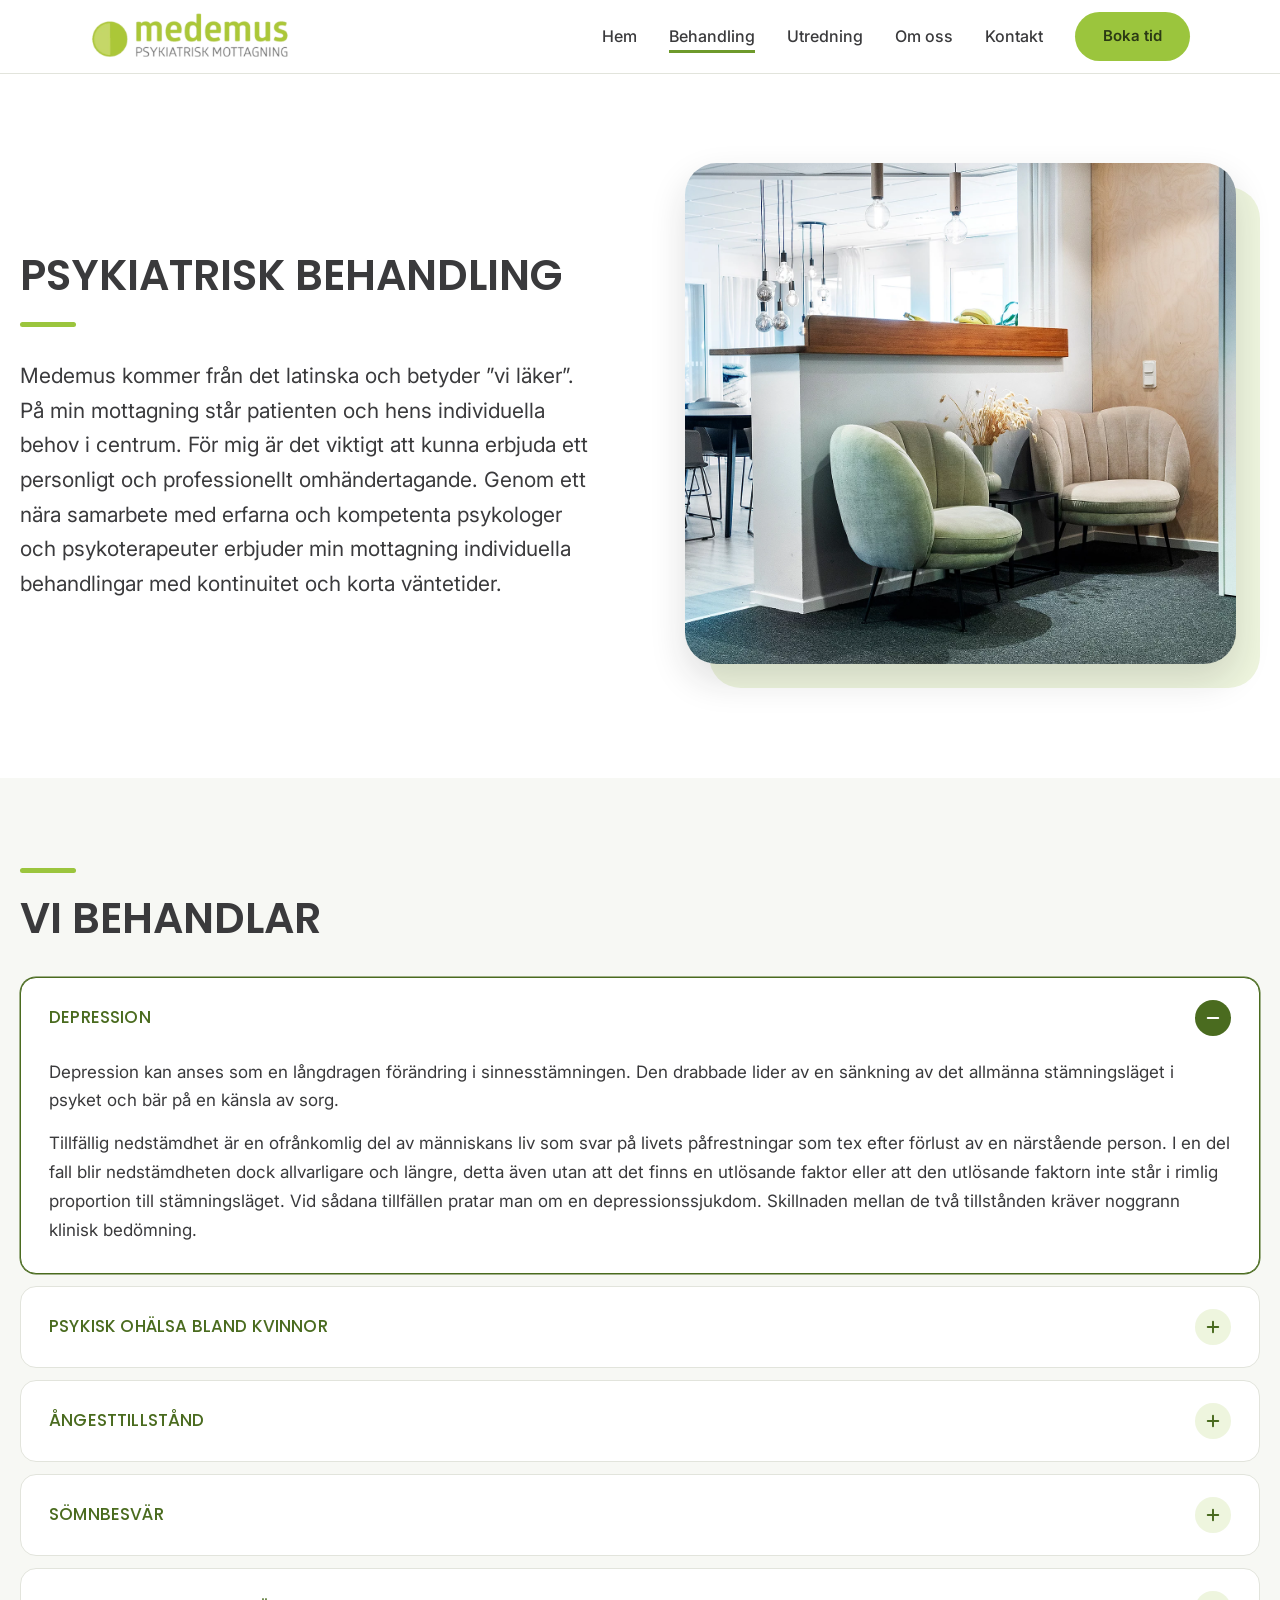
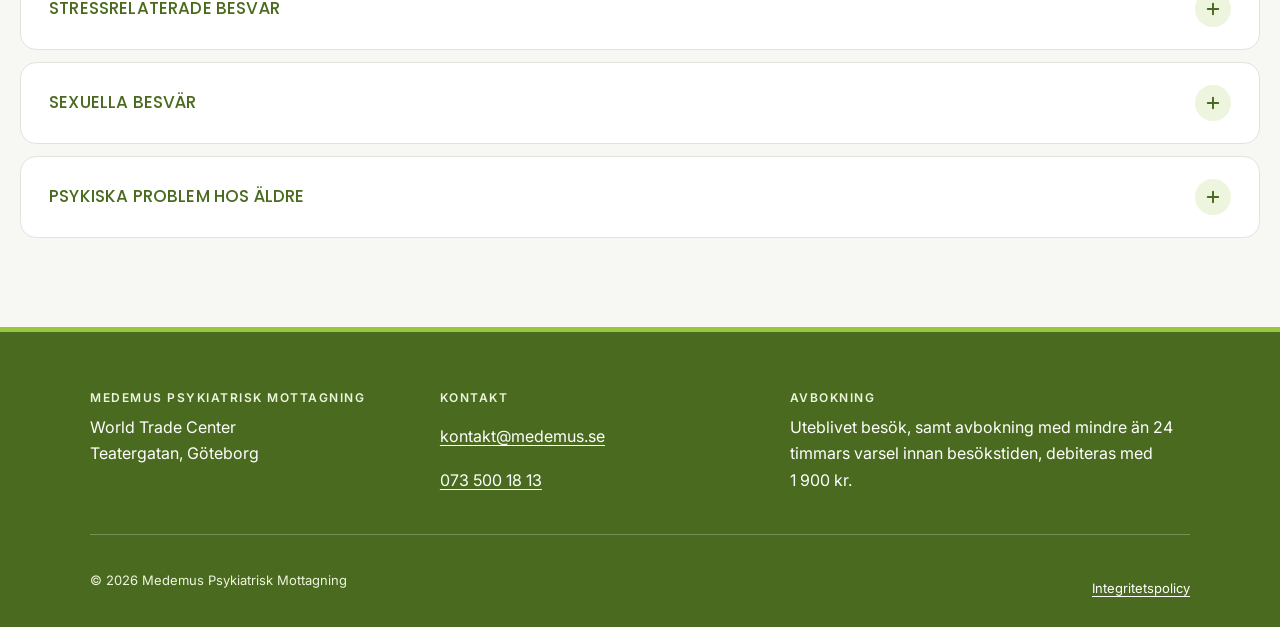
==== pages/behandling.html @ da2b0c32 "Medemus hemsida, variant 2 Co-Authored-By: Claude Sonnet 5.5 <noreply@anthropic.com>" ====
<!DOCTYPE html>
<html lang="sv">
<head>
  <meta charset="UTF-8">
  <meta name="viewport" content="width=device-width, initial-scale=1">
  <title>Behandling – Medemus Psykiatrisk Mottagning</title>
  <meta name="description" content="Vi behandlar bland annat depression, ångest, sömnbesvär, stressrelaterade besvär, sexuella besvär samt psykisk ohälsa bland kvinnor och äldre.">

  <link rel="preconnect" href="https://fonts.googleapis.com">
  <link rel="preconnect" href="https://fonts.gstatic.com" crossorigin>
  <link href="https://fonts.googleapis.com/css2?family=Poppins:wght@400;500;600;700&family=Inter:wght@400;500;600;700&display=swap" rel="stylesheet">

  <link rel="stylesheet" href="../css/reset.css">
  <link rel="stylesheet" href="../css/variables.css">
  <link rel="stylesheet" href="../css/base.css">
  <link rel="stylesheet" href="../css/components.css">
  <link rel="stylesheet" href="../css/site.css?v=1">
  <link rel="stylesheet" href="../css/variant.css?v=2">
</head>
<body>

  <a class="skip-link" href="#content">Hoppa till innehållet</a>

  <header class="v2-header is-cta-visible" data-cta="always">
    <div class="container v2-header__inner">
      <a href="../index.html" class="v2-logo" aria-label="Medemus psykiatrisk mottagning – startsida">
        <img src="../assets/images/medemus-logo.webp" alt="Medemus Psykiatrisk Mottagning">
      </a>
      <nav class="v2-nav" id="nav" aria-label="Huvudmeny">
        <a href="../index.html" class="v2-nav__link">Hem</a>
        <a href="behandling.html" class="v2-nav__link" aria-current="page">Behandling</a>
        <a href="utredning.html" class="v2-nav__link">Utredning</a>
        <a href="om-oss.html" class="v2-nav__link">Om oss</a>
        <a href="kontakt.html" class="v2-nav__link">Kontakt</a>
        <a href="boka-tid.html" class="btn btn--primary v2-nav__cta">Boka tid</a>
      </nav>
      <a href="boka-tid.html" class="btn btn--primary v2-header__cta">Boka tid</a>
      <button class="nav-toggle" aria-expanded="false" aria-controls="nav" aria-label="Meny"><span class="nav-toggle__bars" aria-hidden="true"><span></span><span></span><span></span></span></button>
    </div>
  </header>

  <main id="content">

    <section class="pg-section" aria-labelledby="behandling-rubrik">
      <div class="pg-wrap pg-row">
        <div class="pg-text">
          <h1 class="pg-title" id="behandling-rubrik">Psykiatrisk behandling</h1>
          <p class="pg-lead">Medemus kommer från det latinska och betyder ”vi läker”. På min mottagning står patienten och hens individuella behov i centrum. För mig är det viktigt att kunna erbjuda ett personligt och professionellt omhändertagande. Genom ett nära samarbete med erfarna och kompetenta psykologer och psykoterapeuter erbjuder min mottagning individuella behandlingar med kontinuitet och korta väntetider.</p>
        </div>
        <figure class="photo-frame photo-frame--wide"><img src="../assets/images/vi-behandlar-room.webp" alt="Väntrum med fåtöljer på mottagningen" loading="lazy"></figure>
      </div>
    </section>

    <section class="pg-section pg-section--alt" aria-labelledby="besvar-rubrik">
      <div class="pg-wrap">
        <h2 class="pg-title pg-title--above" id="besvar-rubrik">Vi behandlar</h2>
        <div class="acc-stack">
          <details class="acc" open><summary>Depression</summary><div class="acc__body"><p>Depression kan anses som en långdragen förändring i sinnesstämningen. Den drabbade lider av en sänkning av det allmänna stämningsläget i psyket och bär på en känsla av sorg.</p><p>Tillfällig nedstämdhet är en ofrånkomlig del av människans liv som svar på livets påfrestningar som tex efter förlust av en närstående person. I en del fall blir nedstämdheten dock allvarligare och längre, detta även utan att det finns en utlösande faktor eller att den utlösande faktorn inte står i rimlig proportion till stämningsläget. Vid sådana tillfällen pratar man om en depressionssjukdom. Skillnaden mellan de två tillstånden kräver noggrann klinisk bedömning.</p></div></details>
          <details class="acc"><summary>Psykisk ohälsa bland kvinnor</summary><div class="acc__body"><p>Allt fler kvinnor drabbas av psykisk ohälsa. De vanligaste besvären är depression, ångest, sömnbesvär och utmattningssymtom.</p></div></details>
          <details class="acc"><summary>Ångesttillstånd</summary><div class="acc__body"><p>Ångest är ett sinnestillstånd som karakteriseras av stark rädsla, nervositet eller oro, vare sig det är situationsbetingat eller inte, men som inte beror på ett faktiskt hot eller en överhängande fara.</p></div></details>
          <details class="acc"><summary>Sömnbesvär</summary><div class="acc__body"><p>Sömnstörningar är problem som är relaterade till sömnen, till exempel sömnlöshet, sömnapné, mardrömmar, mm. Sömnstörningar är ett symtom som kan ha organiska eller psykiska orsaker och skall utvärderas.</p></div></details>
          <details class="acc"><summary>Stressrelaterade besvär</summary><div class="acc__body"><p>Stress är de fysiologisk-hormonella anpassningsreaktioner i kroppens organsystem som utlöses av fysiska och mentala påfrestningar. Stress kan definieras som mental överansträngning.</p></div></details>
          <details class="acc"><summary>Sexuella besvär</summary><div class="acc__body"><p>Sexuella problem har ofta psykiska orsaker. T.ex. är bristande lust ett vanligt symtom vid depression.</p></div></details>
          <details class="acc"><summary>Psykiska problem hos äldre</summary><div class="acc__body"><p>Psykisk ohälsa är en av våra största folksjukdomar. Idag lider många äldre personer av psykisk ohälsa. De vanligaste sjukdomar är depression och ångestsjukdomar.</p></div></details>
          
        </div>
      </div>
    </section>

  </main>

  <footer class="v2-footer">
    <div class="container">
      <div class="v2-footer__grid">
        <div>
          <h2 class="v2-footer__title">Medemus Psykiatrisk Mottagning</h2>
          <address class="v2-footer__text">World Trade Center<br>Teatergatan, Göteborg</address>
        </div>
        <div>
          <h2 class="v2-footer__title">Kontakt</h2>
          <p class="v2-footer__text"><a href="mailto:kontakt@medemus.se">kontakt@medemus.se</a></p>
          <p class="v2-footer__text"><a href="tel:0735001813">073 500 18 13</a></p>
        </div>
        <div>
          <h2 class="v2-footer__title">Avbokning</h2>
          <p class="v2-footer__text">Uteblivet besök, samt avbokning med mindre än 24 timmars varsel innan besökstiden, debiteras med 1&nbsp;900&nbsp;kr.</p>
        </div>
      </div>
      <div class="v2-footer__bottom">
        <p>&copy; <span id="year"></span> Medemus Psykiatrisk Mottagning</p>
        <p><a href="integritetspolicy.html">Integritetspolicy</a></p>
      </div>
    </div>
  </footer>

  <script src="../js/main.js?v=1"></script>
</body>
</html>
---- css/variables.css ----
/* ==========================================================================
   Designvariabler — Medemus designsystem
   Källan till sanning för färger, typsnitt och avstånd.
   Ändra här så uppdateras hela sidan. Alla textfärger nedan är kontrollerade
   mot WCAG 2.1 AA (se referens/dokument/designsystem.html för kontrastmatris).
   ========================================================================== */
:root {
  /* ---- Grundfärger (från logotypen) ---- */
  --color-green-primary: #9bc53d; /* Logotyp, ljus halva. ENDAST som yta — ej som liten text på vitt */
  --color-green-dark:    #6e9a2b; /* Logotyp, mörk halva. ENDAST som yta/stora element */
  --color-green-deep:    #4a6b1f; /* Tillgänglig grön text/ikon — 6,1:1 på vitt */
  --color-green-tint:    #eef5de; /* Ljus grön bakgrundston (badges, ghost-knapp) */

  /* ---- Text & neutrala färger ---- */
  --color-text:        #3a3a3c; /* Primär text — 11,3:1 på vitt (AAA) */
  --color-text-muted:  #6b6b6e; /* Sekundär text — 5,3:1 på vitt (AA) */
  --color-text-faint:  #9a9a9d; /* ENDAST placeholder/inaktiverat läge */

  /* ---- Ytor ---- */
  --color-bg:      #ffffff;
  --color-surface: #f7f8f4; /* Sidbakgrund, sektionsavbrott */
  --color-border:  #e2e4dc; /* Dekorativa kantlinjer (ej funktionella) */
  --color-border-interactive: #80847a; /* Kantlinje på inputs/komponenter — 3,8:1 */

  /* ---- Mörkt tema (Instagram-stilen) ---- */
  --color-dark:       #1b1c1a; /* Mörk bakgrund — vit text 16,5:1 */
  --color-dark-2:     #262824; /* Kort/ytor på mörk bakgrund */
  --color-dark-line:  #3a3d36;
  --color-on-dark-muted: #c9ccc2; /* Sekundär text på mörkt — 10,5:1 */
  --color-white:      #ffffff;
  --color-on-green:   #2b3a14; /* Text på grön yta — 6,1:1 */
  --color-dark-overlay: rgba(27, 28, 26, 0.84); /* Mörkt lager över foto */
  --color-green-olive: #7f9a2b; /* Cirkelring i Instagram-grafiken. ENDAST dekor */

  /* ---- Funktionsfärger ---- */
  --color-primary:       var(--color-green-primary);
  --color-primary-hover: var(--color-green-deep);
  --color-accent:        #2e6f8e; /* Länkar, fokusringar — 5,6:1 på vitt */

  --color-success-text:    #3d7a3d;
  --color-success-surface: #e3f1e3;
  --color-error-text:      #b33a3a;
  --color-error-surface:   #fbeaea;

  /* ---- Typografi ---- */
  --font-heading: "Poppins", system-ui, -apple-system, "Segoe UI", Roboto, sans-serif;
  --font-body:    "Inter", system-ui, -apple-system, "Segoe UI", Roboto, sans-serif;
  --font-mono:    "SFMono-Regular", Consolas, monospace;

  --fs-base: 1rem;      /* 16px — minsta brödtextstorlek */
  --fs-sm:   0.8125rem; /* 13px — small/caption */
  --fs-label: 0.75rem;  /* 12px — eyebrow/label (minsta storlek, versaler) */
  --fs-lg:   1.1875rem; /* 19px — H4 */
  --fs-xl:   1.5rem;    /* 24px — H3 */
  --fs-xxl:  clamp(1.75rem, 3vw + 1rem, 2.125rem);  /* 28–34px — H2 */
  --fs-xxxl: clamp(2rem, 4vw + 1rem, 3rem);         /* 32–48px — H1 */

  --lh-heading: 1.2;
  --lh-body: 1.65;

  /* ---- Avstånd ---- */
  --space-xs: 0.5rem;
  --space-sm: 1rem;
  --space-md: 2rem;
  --space-lg: 4rem;
  --space-xl: 6rem;

  /* ---- Övrigt ---- */
  --container-width: 1100px;
  --radius: 10px;
  --radius-pill: 999px;
  --shadow: 0 2px 12px rgba(0, 0, 0, 0.08);
  --transition: 0.2s ease;
  --focus-ring: 3px solid var(--color-accent);
}
---- css/base.css ----
/* ==========================================================================
   Grundstil — typografi och länkar
   ========================================================================== */
body {
  font-family: var(--font-body);
  font-size: var(--fs-base);
  line-height: var(--lh-body);
  color: var(--color-text);
  background: var(--color-bg);
}

h1, h2, h3, h4 {
  font-family: var(--font-heading);
  font-weight: 600;
  line-height: var(--lh-heading);
  color: var(--color-text);
  margin-bottom: var(--space-sm);
}

h1 { font-size: var(--fs-xxxl); letter-spacing: -0.5px; }
h2 { font-size: var(--fs-xxl); letter-spacing: -0.3px; }
h3 { font-size: var(--fs-xl); }
h4 { font-size: var(--fs-lg); font-weight: 500; }

p {
  max-width: 65ch;
}

p + p {
  margin-top: var(--space-sm);
}

small, .text-small {
  display: block;
  font-size: var(--fs-sm);
  color: var(--color-text-muted);
}

.text-label {
  display: inline-block;
  font-size: var(--fs-label);
  font-weight: 600;
  letter-spacing: 1px;
  text-transform: uppercase;
  color: var(--color-green-deep);
}

a {
  color: var(--color-accent);
  text-decoration: underline;
  text-underline-offset: 3px;
}

a:hover {
  color: var(--color-primary-hover);
}

/* Synlig, tydlig fokusindikering för tangentbordsnavigering (WCAG 2.4.7) */
a:focus-visible,
button:focus-visible,
input:focus-visible,
textarea:focus-visible,
select:focus-visible,
.btn:focus-visible {
  outline: var(--focus-ring);
  outline-offset: 2px;
}
---- css/components.css ----
/* ==========================================================================
   Komponenter — logga, nav, knappar, ytor, formulär, meddelanden
   ========================================================================== */

/* --- Logga --- */
.logo {
  display: inline-flex;
  align-items: center;
  gap: 0.75rem;
  font-family: var(--font-heading);
  font-weight: 600;
  font-size: var(--fs-lg);
  color: var(--color-text);
}

.logo-mark {
  width: 32px;
  height: 32px;
  border-radius: 50%;
  flex-shrink: 0;
  background: conic-gradient(
    var(--color-green-dark) 0deg 180deg,
    var(--color-green-primary) 180deg 360deg
  );
}

/* --- Navigation --- */
.nav__link {
  color: var(--color-text-muted);
  text-decoration: none;
  font-weight: 500;
  transition: color var(--transition);
}

.nav__link:hover {
  color: var(--color-green-deep);
}

/* --- Hero --- */
.hero {
  padding-block: var(--space-xl);
  background: var(--color-surface);
}

.hero__lead {
  font-size: var(--fs-lg);
  color: var(--color-text-muted);
  margin-bottom: var(--space-md);
  max-width: 40ch;
}

/* --- Knappar ---
   Primary: grön yta + mörk text — 6,1:1
   Dark:    mörk yta + vit text  — 11,3:1
   Outline: transparent + mörk text/kant — 11,3:1
   Ghost:   ljus grön yta + grön text — 5,5:1
   Alla har minst 44px klickyta i höjd och synlig fokusring. */
.btn {
  display: inline-flex;
  align-items: center;
  gap: 0.5rem;
  min-height: 44px;
  padding: 0.75rem 1.75rem;
  border: none;
  border-radius: var(--radius-pill);
  font-family: var(--font-body);
  font-weight: 600;
  font-size: 0.9375rem;
  text-decoration: none;
  cursor: pointer;
  transition: background-color var(--transition), color var(--transition);
}

.btn--primary {
  background: var(--color-green-primary);
  color: var(--color-on-green);
}
.btn--primary:hover {
  background: var(--color-green-deep);
  color: #fff;
}

.btn--dark {
  background: var(--color-text);
  color: #fff;
}
.btn--dark:hover {
  background: #222224;
}

.btn--outline {
  background: transparent;
  color: var(--color-text);
  border: 1.5px solid var(--color-text);
}
.btn--outline:hover {
  background: var(--color-text);
  color: #fff;
}

.btn--ghost {
  background: var(--color-green-tint);
  color: var(--color-green-deep);
}
.btn--ghost:hover {
  background: #e2eecb;
}

.btn[disabled],
.btn--disabled {
  background: #ececea;
  color: var(--color-text-faint);
  cursor: not-allowed;
}

/* Bakåtkompatibelt alias för äldre .btn-markup i befintliga sidor */
.btn:not([class*="btn--"]) {
  background: var(--color-green-primary);
  color: var(--color-on-green);
}
.btn:not([class*="btn--"]):hover {
  background: var(--color-green-deep);
  color: #fff;
}

/* --- Ytor / kort --- */
.surface {
  border-radius: var(--radius);
  padding: var(--space-md);
  border: 1px solid var(--color-border);
}

.surface--alt { background: var(--color-surface); }
.surface--tint {
  background: var(--color-green-tint);
  color: var(--color-green-deep);
  border-color: transparent;
}
.surface--dark {
  background: var(--color-text);
  color: #fff;
  border-color: transparent;
}

/* --- Statusmeddelanden ---
   Status visas aldrig med enbart färg — ikon/symbol + text följer alltid med. */
.alert {
  display: flex;
  gap: 0.625rem;
  align-items: flex-start;
  padding: 1rem 1.25rem;
  border-radius: var(--radius);
  font-size: var(--fs-sm);
  line-height: 1.5;
  max-width: 460px;
}
.alert strong { font-weight: 700; }

.alert--success {
  background: var(--color-success-surface);
  color: var(--color-success-text);
}
.alert--error {
  background: var(--color-error-surface);
  color: var(--color-error-text);
}

/* --- Formulär --- */
.field {
  margin-bottom: var(--space-sm);
}

.field label {
  display: block;
  font-size: var(--fs-sm);
  font-weight: 600;
  color: var(--color-text);
  margin-bottom: 0.375rem;
}

.field input,
.field textarea,
.field select {
  width: 100%;
  padding: 0.75rem 0.875rem;
  border-radius: 8px;
  border: 1.5px solid var(--color-border-interactive);
  font-family: var(--font-body);
  font-size: 0.9375rem;
  color: var(--color-text);
  background: var(--color-bg);
}

.field input::placeholder,
.field textarea::placeholder {
  color: var(--color-text-faint);
}

.field-hint {
  font-size: 0.8125rem;
  color: var(--color-text-muted);
  margin-top: 0.3rem;
}
---- css/site.css ----
/* ==========================================================================
   Variation 2 — ljus, lugn startsida med utgångspunkt i nuvarande medemus.se
   Bygger enbart på designsystemets variabler (css/variables.css).
   Kontraster (mot bakgrunden de används på):
     --color-text on white 11,3:1   --color-text-muted on surface 5,0:1
     --color-green-deep on white 6,2:1 / on tint 5,5:1
     --color-on-green on --color-green-primary 6,1:1
     white on --color-dark 17,1:1   --color-on-dark-muted on --color-dark 10,5:1
   ========================================================================== */

html { scroll-padding-top: 96px; scroll-behavior: smooth; }

.container {
  width: min(100% - 2rem, var(--container-width));
  margin-inline: auto;
}

/* --- Hoppa till innehåll (WCAG 2.4.1) --- */
.skip-link {
  position: absolute;
  left: 1rem;
  top: -100px;
  z-index: 200;
  padding: 0.75rem 1.25rem;
  background: var(--color-dark);
  color: var(--color-white);
  border-radius: var(--radius);
  font-weight: 600;
}
.skip-link:focus { top: 1rem; }

/* --- Header (fast överst) --- */
.v2-header {
  position: sticky;
  top: 0;
  z-index: 100;
  background: var(--color-bg);
  border-bottom: 1px solid var(--color-border);
}
.v2-header__inner {
  display: flex;
  align-items: center;
  gap: var(--space-md);
  padding-block: 0.75rem;
}
/* Endast desktop: Safari klipper annars även nedåt och gömmer mobilmenyn */
@media (min-width: 861px) { .v2-header { overflow-x: clip; } }
/* "Boka tid" glider in från höger när hero-knappen scrollats förbi.
   På desktop ligger menylänkarna först längst till höger (där knappen ska landa)
   och glider åt vänster i takt med att knappen kommer in. --cta-shift sätts av js/main.js. */
.v2-header__cta {
  flex: none;
  opacity: 0;
  visibility: hidden;
  transform: translateX(56px);
  transition: transform 0.45s ease, opacity 0.35s ease, visibility 0s linear 0.45s;
}
.v2-header.is-cta-visible .v2-header__cta {
  opacity: 1;
  visibility: visible;
  transform: none;
  transition-delay: 0s;
}
@media (min-width: 861px) {
  .v2-nav {
    transform: translateX(var(--cta-shift, 0px));
    transition: transform 0.45s ease;
  }
  .v2-header.is-cta-visible .v2-nav { transform: none; }
}
.v2-nav__cta { display: none; }
.v2-logo { display: inline-flex; align-items: center; }
.v2-logo img { height: 48px; width: auto; }

.v2-nav {
  display: flex;
  align-items: center;
  gap: var(--space-md);
  margin-left: auto;
}
.v2-nav__link {
  display: inline-flex;
  align-items: center;
  min-height: 44px;
  color: var(--color-text);
  font-weight: 500;
  text-decoration: none;
}
.v2-nav__link:hover { text-decoration: underline; text-underline-offset: 6px; }
.v2-nav__link[aria-current="page"] {
  text-decoration: underline;
  text-decoration-color: var(--color-green-dark);
  text-decoration-thickness: 3px;
  text-underline-offset: 8px;
}

.nav-toggle {
  display: none;
  min-width: 44px;
  min-height: 44px;
  align-items: center;
  justify-content: center;
  background: transparent;
  border: 1.5px solid var(--color-border-interactive);
  border-radius: var(--radius);
  color: var(--color-text);
  cursor: pointer;
}

/* --- Sektioner --- */
.v2-section { padding-block: var(--space-xl); }
.v2-section--surface { background: var(--color-surface); }
.v2-section--tint { background: var(--color-green-tint); }

.v2-eyebrow {
  display: inline-block;
  margin-bottom: var(--space-xs);
  font-size: var(--fs-label);
  font-weight: 600;
  letter-spacing: 1.5px;
  text-transform: uppercase;
  color: var(--color-green-deep);
}

/* --- Hero: bilden täcker hela bredden, allt fokus på "Boka tid" ---
   Ett jämnt mörkt lager (--color-dark, 76 %) ligger mellan foto och innehåll:
   vit text får minst 6,5:1 kontrast även mot de ljusaste delarna av bilden.
   Knapp: --color-on-green på --color-green-primary 6,1:1. */
.v2-hero {
  position: relative;
  isolation: isolate;
  display: flex;
  align-items: center;
  min-height: 560px;
  padding-block: var(--space-xl);
  background: var(--color-dark) url("../assets/images/hero-mottagning.webp") center / cover no-repeat;
}
.v2-hero::before {
  content: "";
  position: absolute;
  inset: 0;
  z-index: -1;
  background: var(--color-dark);
  opacity: 0.76;
}
.v2-hero__inner {
  display: flex;
  flex-direction: column;
  align-items: center;
  text-align: center;
}
.v2-hero h1 {
  color: var(--color-white);
  font-size: clamp(1.5rem, 2.5vw + 0.75rem, 2.125rem);
  font-weight: 600;
  margin-bottom: 0.5rem;
}
.v2-hero__sub {
  color: var(--color-white);
  font-size: var(--fs-base);
  margin-bottom: var(--space-lg);
}
.btn--xl {
  min-height: 72px;
  padding: 1.25rem 4rem;
  gap: 0.75rem;
  font-size: 1.5rem;
  font-weight: 700;
  box-shadow: 0 10px 30px rgba(0, 0, 0, 0.35);
}
.v2-hero :focus-visible { outline: 3px solid var(--color-white); outline-offset: 4px; }

.v2-actions { display: flex; flex-wrap: wrap; gap: var(--space-sm); }

.btn--outline-light {
  background: transparent;
  color: var(--color-white);
  border: 1.5px solid var(--color-white);
}
.btn--outline-light:hover { background: var(--color-white); color: var(--color-dark); }

/* --- Viktiga punkter (som i Ekopeak): bock i cirkel + text, på mycket ljusgrönt band ---
   Text --color-text på --color-green-tint 10,1:1. Bock --color-green-deep på vit 6,2:1. */
.v2-trust {
  background: var(--color-green-tint);
  padding-block: var(--space-md);
}
.v2-trust__list {
  display: flex;
  justify-content: space-between;
  flex-wrap: wrap;
  gap: var(--space-sm) var(--space-md);
  list-style: none;
  margin: 0;
  padding: 0 var(--space-sm);
}
.v2-trust__list li {
  display: flex;
  align-items: center;
  gap: 1rem;
  padding: 0.25rem 0.5rem;
  font-weight: 500;
  color: var(--color-text);
}
.v2-check {
  flex: none;
  display: grid;
  place-items: center;
  width: 44px;
  height: 44px;
  border-radius: 50%;
  background: var(--color-white);
  box-shadow: 0 2px 8px rgba(74, 107, 31, 0.15);
}
.v2-check svg {
  width: 20px;
  height: 20px;
  fill: none;
  stroke: var(--color-green-deep);
  stroke-width: 2.6;
  stroke-linecap: round;
  stroke-linejoin: round;
}

/* --- Två kolumner --- */
.v2-split {
  display: grid;
  grid-template-columns: 1fr 1.2fr;
  gap: var(--space-lg);
  align-items: start;
}
.v2-split p { color: var(--color-text); }

/* Lista med exempel — ren lista, inte klickbar */
.v2-list {
  display: grid;
  grid-template-columns: 1fr 1fr;
  gap: 0 var(--space-md);
  list-style: none;
  padding: 0;
  margin: 0;
}
.v2-list li {
  display: flex;
  align-items: center;
  gap: 0.75rem;
  padding: 1rem 0;
  border-bottom: 1px solid var(--color-border);
  font-family: var(--font-heading);
  font-weight: 500;
}
.v2-list li::before {
  content: "";
  flex-shrink: 0;
  width: 10px;
  height: 10px;
  border-radius: 50%;
  background: var(--color-green-dark);
}

/* --- Två kort bredvid varandra: behandling och utredning ---
   Illustrationerna är dekorativa (aria-hidden) och använder bara designsystemets färger. */
.v2-cards {
  display: grid;
  grid-template-columns: 1fr 1fr;
  gap: var(--space-md);
  align-items: stretch;
}
.v2-card {
  display: flex;
  flex-direction: column;
  align-items: center;
  text-align: center;
  padding: var(--space-lg) var(--space-md);
  background: var(--color-white);
  border: 1px solid var(--color-border);
  border-radius: 24px;
  box-shadow: 0 6px 24px rgba(58, 58, 60, 0.06);
}
.v2-card__icon { flex: none; width: 168px; height: 168px; margin-bottom: var(--space-sm); }
.v2-card h2 { font-size: clamp(1.5rem, 1.5vw + 1rem, 1.875rem); }
.v2-card p { color: var(--color-text); max-width: 34rem; }
.v2-card .v2-list { margin-top: var(--space-sm); text-align: left; width: 100%; }
.v2-collapsible { width: 100%; display: flex; flex-direction: column; align-items: center; }

.ic-blob { fill: var(--color-green-tint); }
.ic-lime { fill: var(--color-green-primary); }
.ic-deep { fill: var(--color-green-deep); }
.ic-line { fill: var(--color-border); }
.ic-bubble { stroke: var(--color-green-deep); stroke-width: 6; stroke-linejoin: round; }
.ic-bubble--white { fill: var(--color-white); }
.ic-bubble--lime { fill: var(--color-green-primary); }
.ic-board { fill: var(--color-white); stroke: var(--color-green-deep); stroke-width: 6; }
.ic-clip { fill: var(--color-green-primary); stroke: var(--color-green-deep); stroke-width: 6; }
.ic-tick { fill: none; stroke: var(--color-green-deep); stroke-width: 5; stroke-linecap: round; stroke-linejoin: round; }
.ic-lens { fill: var(--color-green-primary); fill-opacity: 0.35; stroke: var(--color-green-deep); stroke-width: 7; }
.ic-handle { fill: none; stroke: var(--color-green-deep); stroke-width: 10; stroke-linecap: round; }

/* --- Utfällbar lista: bara på smala skärmar där listan är en enda kolumn --- */
.v2-expand {
  display: none;
  align-items: center;
  gap: 6px;
  min-height: 44px;
  padding: 0;
  margin-top: var(--space-xs);
  background: none;
  border: 0;
  font: inherit;
  font-weight: 600;
  color: var(--color-green-deep);
  text-decoration: underline;
  text-underline-offset: 4px;
  cursor: pointer;
}
.v2-expand svg { width: 18px; height: 18px; fill: none; stroke: currentColor; stroke-width: 2.4; stroke-linecap: round; stroke-linejoin: round; transition: transform 0.25s ease; }
.is-expanded .v2-expand svg { transform: rotate(180deg); }

/* --- Footer ---
   Vit/ljus text på --color-dark: 17,1:1 / 10,5:1. Rubriker i --color-green-primary 8,5:1. */
.v2-footer {
  background: var(--color-dark);
  color: var(--color-on-dark-muted);
  padding-block: var(--space-lg) var(--space-sm);
  font-size: var(--fs-sm);
}
.v2-footer__grid {
  display: grid;
  grid-template-columns: 1fr 1fr 1.4fr;
  gap: var(--space-lg);
  padding-bottom: var(--space-md);
  border-bottom: 1px solid var(--color-dark-line);
}
.v2-footer__title {
  margin-bottom: var(--space-xs);
  font-family: var(--font-body);
  font-size: var(--fs-label);
  font-weight: 600;
  letter-spacing: 1.5px;
  text-transform: uppercase;
  color: var(--color-green-primary);
}
.v2-footer__text {
  margin: 0;
  max-width: 34rem;
  font-size: var(--fs-base);
  font-style: normal;
  color: var(--color-white);
}
.v2-footer__bottom {
  display: flex;
  flex-wrap: wrap;
  justify-content: space-between;
  align-items: center;
  gap: 0 var(--space-md);
  padding-top: var(--space-sm);
}
.v2-footer a {
  display: inline-flex;
  align-items: center;
  min-height: 44px;
  color: var(--color-white);
}
.v2-footer a:hover { color: var(--color-green-primary); }

/* ==========================================================================
   Delade sidkomponenter (startsida + undersidor)
   Kontraster: --color-text på vit/ljusgrön 10–11:1, --color-green-deep på vit 6,2:1
   och på --color-green-tint 5,5:1, vit text på --color-green-deep / mörk yta 6,2–17:1.
   ========================================================================== */
.visually-hidden { position: absolute; width: 1px; height: 1px; margin: -1px; padding: 0; overflow: hidden; clip: rect(0 0 0 0); white-space: nowrap; border: 0; }

.page-hero { background: var(--color-green-tint); padding-block: var(--space-xl); text-align: center; }
.page-hero__inner { display: flex; flex-direction: column; align-items: center; gap: var(--space-sm); }
.page-hero h1 { margin: 0; font-size: clamp(2.25rem, 3vw + 1.25rem, 3.5rem); line-height: 1.1; }
.page-hero__lead { max-width: 46rem; font-size: var(--fs-lg); font-weight: 500; color: var(--color-text); }
.page-hero__lead + .page-hero__lead { margin-top: 0; font-weight: 400; font-size: 1.0625rem; }
.page-hero__icon { width: 168px; height: 168px; }
.hero-steps { display: flex; flex-wrap: wrap; justify-content: center; gap: var(--space-sm) var(--space-md); list-style: none; padding: 0; margin: var(--space-sm) 0 0; }
.hero-steps li { display: flex; align-items: center; gap: 12px; font-weight: 500; }
.hero-steps .num { width: 36px; height: 36px; font-size: 1rem; }

.section-head { display: flex; flex-direction: column; align-items: center; text-align: center; gap: 12px; max-width: 48rem; margin: 0 auto var(--space-lg); }
.section-head h2 { margin: 0; font-size: clamp(1.75rem, 2vw + 1rem, 2.25rem); line-height: 1.2; }
.section-head p { margin: 0; font-size: var(--fs-lg); font-weight: 500; color: var(--color-text); }
.section-head .v2-eyebrow { margin: 0; }
.v2-section--tint { background: var(--color-green-tint); }

.grid { display: grid; gap: var(--space-md); }
.grid--3 { grid-template-columns: repeat(3, 1fr); }
.grid--4 { grid-template-columns: repeat(4, 1fr); }
.grid--5 { grid-template-columns: repeat(5, 1fr); gap: 25px; }

.num { flex: none; display: grid; place-items: center; width: 48px; height: 48px; border-radius: 50%; background: var(--color-green-primary); color: var(--color-on-green); font-family: var(--font-heading); font-weight: 600; font-size: 1.25rem; }

.tile { display: flex; flex-direction: column; gap: 12px; padding: var(--space-md) 28px; background: var(--color-surface); border-radius: 20px; }
.tile--white { background: var(--color-white); border: 1px solid var(--color-border); }
.tile--tint { background: var(--color-green-tint); }
.tile__icon { display: grid; place-items: center; width: 44px; height: 44px; border-radius: 50%; background: var(--color-white); }
.tile--white .tile__icon, .tile--tint .tile__icon { background: var(--color-green-tint); }
.tile--tint .tile__icon { background: var(--color-white); }
.tile__icon svg { width: 20px; height: 20px; fill: none; stroke: var(--color-green-deep); stroke-width: 2.6; stroke-linecap: round; stroke-linejoin: round; }
.tile h3 { margin: 0; font-size: 1.125rem; font-weight: 500; line-height: 1.35; }
.tile p { margin: 0; font-size: 0.9375rem; line-height: 1.6; color: var(--color-text); }
.tile__big { font-family: var(--font-heading); font-weight: 600; font-size: 2.25rem; line-height: 1.15; color: var(--color-green-deep); }
.tile--center { align-items: center; text-align: center; }
.tile__dot { display: grid; place-items: center; width: 40px; height: 40px; border-radius: 50%; background: var(--color-green-tint); }
.tile__dot::after { content: ""; width: 12px; height: 12px; border-radius: 50%; background: var(--color-green-dark); }

.step { display: flex; flex-direction: column; align-items: center; gap: 16px; padding: 28px 20px; background: var(--color-surface); border-radius: 20px; text-align: center; font-family: var(--font-heading); font-weight: 500; font-size: 1.0625rem; }
.v2-section--surface .step { background: var(--color-white); }

.price-card { display: flex; flex-direction: column; align-items: center; gap: 8px; padding: var(--space-md); background: var(--color-surface); border-radius: 20px; text-align: center; }
.price-card dt { font-weight: 500; font-size: 1.0625rem; color: var(--color-text-muted); }
.price-card dd { margin: 0; font-family: var(--font-heading); font-weight: 600; font-size: 2.5rem; line-height: 1.2; }
.price-notes { display: grid; gap: 8px; justify-items: center; margin-top: var(--space-md); text-align: center; }
.price-notes p { margin: 0; max-width: 46rem; }
.price-notes p:first-child { font-weight: 500; }
.price-notes p + p { color: var(--color-text-muted); font-size: 0.9375rem; }

.checks { list-style: none; margin: 0; padding: 0; display: grid; gap: 12px; text-align: left; }
.checks li { display: flex; gap: 12px; align-items: flex-start; line-height: 1.65; }
.checks li::before { content: ""; flex: none; width: 28px; height: 28px; border-radius: 50%; background: var(--color-green-tint) url("data:image/svg+xml,%3Csvg xmlns='http://www.w3.org/2000/svg' viewBox='0 0 24 24' fill='none' stroke='%234a6b1f' stroke-width='3' stroke-linecap='round' stroke-linejoin='round'%3E%3Cpath d='M5 12.5l4.5 4.5L19 7.5'/%3E%3C/svg%3E") center / 14px no-repeat; }
.tile--white .checks li::before, .v2-section--surface .checks li::before { background-color: var(--color-green-tint); }

.doctor { display: grid; grid-template-columns: 400px 1fr; gap: var(--space-lg); align-items: start; }
.doctor__photo { display: block; width: 100%; aspect-ratio: 5 / 6; object-fit: cover; object-position: top; border-radius: 28px; background: var(--color-green-tint); }
.doctor__text { display: grid; gap: 12px; }
.doctor__text h2 { margin: 0; font-size: clamp(2rem, 2vw + 1rem, 2.75rem); line-height: 1.15; }
.doctor__role { margin: 0; font-size: var(--fs-lg); font-weight: 500; color: var(--color-text-muted); }
.quote { margin: var(--space-xs) 0 var(--space-xs); padding: 4px 0 4px 20px; border-left: 4px solid var(--color-green-primary); font-size: 1.1875rem; font-weight: 500; line-height: 1.6; }
.quote p { max-width: none; margin: 0; }

.topic-grid { display: flex; flex-wrap: wrap; justify-content: center; gap: var(--space-md); }
.topic-grid .tile { flex: 0 1 calc((100% - 3 * var(--space-md)) / 4); }

.find { display: grid; grid-template-columns: 1fr 1fr; gap: var(--space-lg); align-items: start; }
.find__text { display: grid; gap: var(--space-sm); }
.find__text h2 { margin: 0; font-size: clamp(1.75rem, 2vw + 1rem, 2.25rem); line-height: 1.2; }
.find__text .v2-eyebrow { margin: 0; }
.address { font-style: normal; font-size: 1.0625rem; line-height: 1.6; }
.address strong { display: block; font-family: var(--font-heading); font-weight: 500; font-size: 1.25rem; margin-bottom: 4px; }
.route { list-style: none; margin: 0; padding: var(--space-md); display: grid; gap: 20px; background: var(--color-surface); border-radius: 20px; counter-reset: route; }
.v2-section--surface .route { background: var(--color-white); }
.route li { display: flex; gap: 16px; align-items: flex-start; counter-increment: route; }
.route li::before { content: counter(route); flex: none; display: grid; place-items: center; width: 40px; height: 40px; border-radius: 50%; background: var(--color-green-primary); color: var(--color-on-green); font-family: var(--font-heading); font-weight: 600; }
.route strong { display: block; font-family: var(--font-heading); font-weight: 500; font-size: 1.0625rem; line-height: 1.4; }
.route span { display: block; font-size: 0.9375rem; color: var(--color-text-muted); line-height: 1.6; }
.find__media img { display: block; width: 100%; height: 520px; object-fit: cover; border-radius: 24px; background: var(--color-green-tint); }
.link-arrow { display: inline-flex; align-items: center; gap: 8px; min-height: 44px; font-weight: 600; color: var(--color-green-deep); text-underline-offset: 4px; }
.link-arrow svg { width: 16px; height: 16px; fill: none; stroke: currentColor; stroke-width: 2.2; stroke-linecap: round; stroke-linejoin: round; }

/* Dragspel (details/summary) */
.acc-layout { display: grid; grid-template-columns: 460px 1fr; gap: 48px; align-items: stretch; }
.acc-layout__photo { margin: 0; overflow: hidden; border-radius: 28px; background: var(--color-green-tint); }
.acc-layout__photo img { display: block; width: 100%; height: 100%; min-height: 520px; object-fit: cover; }
.acc-list { display: grid; gap: 12px; align-content: start; }
.acc-list__head { display: grid; gap: 12px; margin-bottom: var(--space-xs); }
.acc-list__head h2 { margin: 0; font-size: clamp(1.75rem, 2vw + 1rem, 2.25rem); line-height: 1.2; }
.acc-list__head p { margin: 0; color: var(--color-text-muted); }
.acc-list__head .v2-eyebrow { margin: 0; }
.acc { background: var(--color-white); border: 1px solid var(--color-border); border-radius: 16px; }
.acc[open] { border: 1.5px solid var(--color-green-deep); }
.acc summary { display: flex; justify-content: space-between; align-items: center; gap: 16px; min-height: 44px; padding: 18px 24px; cursor: pointer; list-style: none; font-family: var(--font-heading); font-weight: 500; font-size: 1.125rem; line-height: 1.4; border-radius: 16px; }
.acc summary::-webkit-details-marker { display: none; }
.acc summary::after { content: ""; flex: none; width: 36px; height: 36px; border-radius: 50%; background: var(--color-green-tint) url("data:image/svg+xml,%3Csvg xmlns='http://www.w3.org/2000/svg' viewBox='0 0 24 24' fill='none' stroke='%234a6b1f' stroke-width='2.6' stroke-linecap='round'%3E%3Cpath d='M12 5v14M5 12h14'/%3E%3C/svg%3E") center / 18px no-repeat; }
.acc[open] summary::after { background: var(--color-green-deep) url("data:image/svg+xml,%3Csvg xmlns='http://www.w3.org/2000/svg' viewBox='0 0 24 24' fill='none' stroke='%23ffffff' stroke-width='2.6' stroke-linecap='round'%3E%3Cpath d='M5 12h14'/%3E%3C/svg%3E") center / 18px no-repeat; }
.acc__body { padding: 0 24px 22px; display: grid; gap: 14px; }
.acc__body p { margin: 0; max-width: none; line-height: 1.65; }

/* Kallelse (centrerad avslutning) */
.cta-band { text-align: center; }
.cta-band .container { display: flex; flex-direction: column; align-items: center; gap: var(--space-sm); }
.cta-band h2 { margin: 0; font-size: clamp(1.75rem, 2vw + 1rem, 2.25rem); line-height: 1.2; }
.cta-band p { max-width: 46rem; margin: 0 0 var(--space-xs); font-size: var(--fs-lg); font-weight: 500; }

/* Formulär */
.form-card { display: grid; gap: 24px; max-width: 720px; margin-inline: auto; padding: 48px; background: var(--color-white); border: 1px solid var(--color-border); border-radius: 24px; box-shadow: 0 10px 30px rgba(58, 58, 60, 0.08); }
.field label, .form-card legend { display: block; margin-bottom: 8px; padding: 0; font-weight: 600; font-size: 0.9375rem; }
.field input { width: 100%; min-height: 52px; padding: 0 16px; border: 1.5px solid var(--color-border-interactive); border-radius: 12px; background: var(--color-white); color: var(--color-text); font: inherit; }
.field input::placeholder { color: var(--color-text-muted); opacity: 1; }
.field input[aria-invalid="true"] { border-color: var(--color-error-text); }
.field__error { margin: 6px 0 0; color: var(--color-error-text); font-size: 0.875rem; font-weight: 500; }
.form-card fieldset { border: 0; margin: 0; padding: 0; min-width: 0; }
.radio-cards { display: grid; grid-template-columns: 1fr 1fr; gap: 12px; }
.radio-card { position: relative; display: flex; align-items: center; gap: 12px; min-height: 56px; padding: 16px 20px; background: var(--color-white); border: 1.5px solid var(--color-border-interactive); border-radius: 14px; cursor: pointer; font-family: var(--font-heading); font-weight: 500; font-size: 1.0625rem; }
.radio-card input { position: absolute; opacity: 0; width: 1px; height: 1px; }
.radio-card__dot { flex: none; display: grid; place-items: center; width: 22px; height: 22px; border: 2px solid var(--color-border-interactive); border-radius: 50%; background: var(--color-white); }
.radio-card input:checked + .radio-card__dot { border-color: var(--color-green-deep); }
.radio-card input:checked + .radio-card__dot::after { content: ""; width: 10px; height: 10px; border-radius: 50%; background: var(--color-green-deep); }
.radio-card:has(input:checked) { background: var(--color-green-tint); border-color: var(--color-green-deep); }
.radio-card:has(input:focus-visible) { outline: var(--focus-ring); outline-offset: 2px; }
.check { display: flex; gap: 12px; align-items: flex-start; line-height: 1.6; font-size: 0.9375rem; }
.check input { flex: none; width: 24px; height: 24px; margin: 0; accent-color: var(--color-green-deep); }
.check a { font-weight: 600; color: var(--color-green-deep); }
.btn--l { width: 100%; justify-content: center; min-height: 56px; font-size: 1.125rem; font-weight: 700; box-shadow: 0 6px 18px rgba(0, 0, 0, 0.18); }
.form-status { margin: 0; min-height: 1.5em; font-weight: 500; }
.form-status.is-error { color: var(--color-error-text); }
.form-note { margin: var(--space-sm) 0 0; text-align: center; color: var(--color-text-muted); }
.form-note a { font-weight: 600; color: var(--color-green-deep); }

/* Kontaktsektion med e-postkort */
.contact { background: var(--color-green-tint); padding-block: var(--space-xl); }
.contact__inner { display: flex; flex-direction: column; align-items: center; gap: 48px; }
.contact__head { display: flex; flex-direction: column; align-items: center; text-align: center; gap: 12px; }
.contact__head h2 { margin: 0; font-size: clamp(2rem, 3vw + 1rem, 2.75rem); line-height: 1.15; }
.contact__head p { margin: 0; font-size: var(--fs-lg); font-weight: 500; }
.contact__head .v2-eyebrow { margin: 0; }
.mail-card { width: min(100%, 600px); overflow: hidden; background: var(--color-white); border-radius: 24px; box-shadow: 0 10px 30px rgba(58, 58, 60, 0.1); }
.mail-card__body { display: grid; gap: 16px; padding: 40px 48px 32px; justify-items: center; }
.mail-card--left .mail-card__body { justify-items: stretch; text-align: left; }
.mail-card__label { margin: 0; font-size: var(--fs-label); font-weight: 600; letter-spacing: 1.5px; text-transform: uppercase; color: var(--color-green-deep); }
.mail-card h2, .mail-card h3 { margin: 0; font-size: 1.75rem; line-height: 1.25; }
.mail-card p { max-width: none; margin: 0; }
.copy-field { display: flex; align-items: center; justify-content: space-between; gap: 16px; width: 100%; padding: 8px 8px 8px 24px; background: var(--color-surface); border: 1.5px solid var(--color-border-interactive); border-radius: 16px; }
.copy-field__value { font-family: var(--font-heading); font-weight: 600; font-size: 1.5rem; line-height: 1.3; overflow-wrap: anywhere; }
.copy-field__btn { flex: none; display: inline-flex; align-items: center; gap: 8px; min-height: 44px; padding: 10px 20px; background: var(--color-text); color: var(--color-white); border: 0; border-radius: 12px; font: inherit; font-weight: 600; cursor: pointer; }
.copy-field__btn svg { width: 18px; height: 18px; fill: none; stroke: currentColor; stroke-width: 2.2; stroke-linecap: round; stroke-linejoin: round; }
.copy-field__btn:hover { background: var(--color-dark); }
.copy-field.is-copied { background: var(--color-green-tint); border-color: var(--color-green-deep); }
.copy-field.is-copied .copy-field__btn { background: var(--color-green-deep); }
.mail-card__phone { display: flex; flex-wrap: wrap; align-items: center; justify-content: center; gap: 8px; padding: 20px 48px; background: var(--color-surface); border-top: 1px solid var(--color-border); color: var(--color-text-muted); }
.mail-card__phone svg { width: 16px; height: 16px; fill: none; stroke: currentColor; stroke-width: 2; stroke-linecap: round; stroke-linejoin: round; }
.mail-card__phone a { display: inline-flex; align-items: center; min-height: 44px; font-weight: 600; color: var(--color-text); }
.contact-grid { display: grid; grid-template-columns: 640px 1fr; gap: var(--space-md); align-items: start; max-width: var(--container-width); margin-inline: auto; }
.contact-grid .mail-card { width: 100%; }
.book-card { display: flex; flex-direction: column; gap: 16px; align-items: flex-start; padding: 40px; background: var(--color-green-tint); border-radius: 24px; }
.book-card h2 { margin: 0; font-size: 1.75rem; line-height: 1.25; }
.book-card p { margin: 0; line-height: 1.65; }
.page-contact { background: var(--color-surface); padding-block: var(--space-xl); }

.v2-card__cta { margin-top: auto; padding-top: var(--space-md); }
.v2-card .checks { width: 100%; margin-top: var(--space-xs); }

/* Fokus i ljusa kort på ljusgrön/vit yta */
.acc summary:focus-visible, .copy-field__btn:focus-visible, .check input:focus-visible, .field input:focus-visible { outline: var(--focus-ring); outline-offset: 2px; }
.copy-field__btn:focus-visible { outline-offset: 3px; }

/* --- Fokus på mörk yta (3:1+ mot bakgrunden) --- */
.v2-footer :focus-visible,
.skip-link:focus-visible {
  outline: 3px solid var(--color-green-primary);
  outline-offset: 3px;
}

/* --- Minskad rörelse (WCAG 2.3.3) --- */
@media (prefers-reduced-motion: reduce) {
  html { scroll-behavior: auto; }
  *, *::before, *::after { transition: none !important; animation: none !important; }
}

/* --- Mobil --- */
@media (max-width: 860px) {
  .v2-section { padding-block: var(--space-lg); }
  .v2-trust__list { flex-direction: column; align-items: flex-start; padding-inline: 0; }
  .v2-trust { padding-block: var(--space-sm); }
  .v2-footer__grid { grid-template-columns: 1fr; gap: var(--space-md); }
  .v2-split { grid-template-columns: 1fr; gap: var(--space-md); }
  .v2-cards { grid-template-columns: 1fr; }
  .v2-card { padding: var(--space-md) var(--space-sm); }
  .v2-list { grid-template-columns: 1fr; }

  /* Hopfälld: Depression och Ångest syns helt, Sömnstörningar tonas ut */
  .v2-collapsible:not(.is-expanded) .v2-list {
    max-height: 10.25rem;
    overflow: hidden;
    -webkit-mask-image: linear-gradient(to bottom, #000 62%, transparent 100%);
    mask-image: linear-gradient(to bottom, #000 62%, transparent 100%);
  }
  .v2-collapsible.is-expanded .v2-list { max-height: 40rem; }
  .v2-list { transition: max-height 0.35s ease; }
  .v2-expand { display: inline-flex; }
  .v2-hero { min-height: 0; padding-block: var(--space-lg); }
  .btn--xl { min-height: 56px; min-width: 200px; justify-content: center; padding: 0.875rem 2.25rem; font-size: 1.125rem; box-shadow: 0 6px 18px rgba(0, 0, 0, 0.3); }

  .nav-toggle { display: inline-flex; }
  .v2-header__inner { flex-wrap: wrap; }
  .v2-header__inner { gap: var(--space-xs); }
  .v2-logo img { height: 40px; }
  .v2-header__cta { display: none; }
  .nav-toggle { margin-left: auto; }
  .v2-nav {
    order: 3;
    margin-left: 0;
    flex-direction: column;
    align-items: stretch;
    gap: 0;
    width: 100%;
    padding-bottom: var(--space-sm);
  }
  .v2-nav__link { border-top: 1px solid var(--color-border); }
  .v2-nav .v2-nav__cta { display: inline-flex; justify-content: center; margin-top: var(--space-sm); min-height: 52px; }
}


/* --- Mobil: undersidor och nya komponenter --- */
@media (max-width: 860px) {
  .page-hero { padding-block: var(--space-lg); }
  .page-hero__icon { width: 136px; height: 136px; }
  .grid--3, .grid--4, .grid--5 { grid-template-columns: 1fr; }
  .grid--5 { gap: var(--space-xs); }
  .step { flex-direction: row; justify-content: flex-start; text-align: left; padding: 16px 20px; }
  .step .num { width: 40px; height: 40px; font-size: 1.0625rem; }
  .topic-grid .tile { flex: 1 1 100%; }
  .doctor { grid-template-columns: 1fr; gap: var(--space-md); }
  .find { grid-template-columns: 1fr; gap: var(--space-md); }
  .find__media img { height: 280px; }
  .acc-layout { grid-template-columns: 1fr; gap: var(--space-md); }
  .acc-layout__photo img { min-height: 0; height: 220px; }
  .contact { padding-block: var(--space-lg); }
  .contact-grid { grid-template-columns: 1fr; }
  .book-card { padding: var(--space-md); }
  .form-card { padding: var(--space-md); }
  .price-card dd { font-size: 2rem; }
  .price-cards { gap: var(--space-xs); }
  .price-card { flex-direction: row; justify-content: space-between; padding: 20px 24px; }
  .price-card dd { font-size: 1.625rem; }
}
@media (max-width: 560px) {
  .mail-card__body { padding: 28px 20px 24px; }
  .mail-card__phone { padding: 16px 20px; }
  .copy-field { flex-direction: column; align-items: stretch; padding: 16px; text-align: center; }
  .copy-field__value { font-size: 1.375rem; }
  .copy-field__btn { justify-content: center; min-height: 48px; }
  .radio-cards { grid-template-columns: 1fr; }
  .hero-steps { flex-direction: column; align-items: flex-start; }
}

/* Informationskort och centrerade anmärkningar (Om oss) */
.info-card { max-width: 720px; margin: var(--space-md) auto 0; padding: 32px 40px; background: var(--color-white); border-radius: 20px; }
.note-center { max-width: 46rem; margin: var(--space-md) auto 0; text-align: center; font-weight: 500; font-size: var(--fs-base); }
@media (max-width: 860px) { .info-card { padding: var(--space-sm) var(--space-sm); } }

/* Dolda element ska vara dolda även för SVG */
[hidden] { display: none !important; }

/* Mäter menyns förskjutning utan att animera */
.v2-header.is-measuring .v2-nav,
.v2-header.is-measuring .v2-header__cta { transition: none !important; }

.center-row { display: flex; justify-content: center; margin-top: var(--space-md); }
.btn--auto { width: auto; padding-inline: 2.25rem; }
.steps { list-style: none; padding: 0; margin: 0; }

.form-note { max-width: none; }
.page-hero__lead { max-width: 52rem; }

/* Radbrytning som bara gäller bred skärm */
@media (min-width: 861px) { .br-desktop { display: inline; } }
@media (max-width: 860px) { .br-desktop { display: none; } }

/* "Kopiera e-postadress" – hela texten bara på smal skärm */
.copy-field__suffix { display: none; }
@media (max-width: 560px) { .copy-field__suffix { display: inline; } .copy-field.is-copied .copy-field__suffix { display: none; } }

/* Hitta hit på Kontakt: text, bild, vägbeskrivning (på mobil ligger bilden före vägbeskrivningen) */
.find--stacked { grid-template-areas: "text media" "route media"; row-gap: var(--space-sm); }
.find--stacked .find__text { grid-area: text; }
.find--stacked .find__media { grid-area: media; }
.find--stacked .find__route { grid-area: route; }
@media (max-width: 860px) {
  .find--stacked { grid-template-areas: "text" "media" "route"; row-gap: var(--space-md); }
}

/* Fotot styr inte höjden på raden – listan gör det */
.acc-layout__photo { position: relative; min-height: 520px; }
.acc-layout__photo img { position: absolute; inset: 0; width: 100%; height: 100%; min-height: 0; object-fit: cover; }
@media (max-width: 860px) { .acc-layout__photo { min-height: 220px; } .acc-layout__photo img { height: 100%; } }

/* Behandling: bilden har fast höjd och påverkas inte när dragspelen öppnas */
.acc-layout { align-items: start; }
.acc-layout__photo { height: 690px; min-height: 0; align-self: start; }
@media (max-width: 860px) { .acc-layout__photo { height: 220px; } }
.acc { border: 1px solid var(--color-border); }
.acc[open] { border: 1px solid var(--color-green-deep); box-shadow: 0 0 0 0.5px var(--color-green-deep); }
.acc__body { overflow: hidden; }

/* Kontakt: bilden ligger bredvid e-postkortet, kartan i "Hitta hit" */
.contact-grid { align-items: stretch; }
.contact-photo { position: relative; margin: 0; min-height: 260px; overflow: hidden; border-radius: 24px; background: var(--color-green-tint); }
.contact-photo img { position: absolute; inset: 0; width: 100%; height: 100%; object-fit: cover; }
.find__media .map { display: block; width: 100%; height: 520px; border: 0; border-radius: 24px; background: var(--color-green-tint); }
@media (max-width: 860px) {
  .contact-photo { min-height: 0; height: 220px; }
  .find__media .map { height: 300px; }
}

/* Texttunga sidor (integritetspolicy) */
.prose { max-width: 760px; }
.prose h2 { margin: var(--space-md) 0 var(--space-xs); font-size: 1.625rem; line-height: 1.25; }
.prose h2:first-child { margin-top: 0; }
.prose h3 { margin: var(--space-sm) 0 var(--space-xs); font-size: 1.25rem; }
.prose p { max-width: none; margin: 0 0 var(--space-sm); line-height: 1.7; }
.prose a { color: var(--color-accent); }

/* Startsidans kort: hover-effekt, och på desktop är hela kortet klickbart (Läs mer-länken sträcks över kortet) */
.v2-card { position: relative; transition: transform 0.2s ease, box-shadow 0.2s ease, border-color 0.2s ease; }
@media (min-width: 861px) {
  .v2-card__cta .btn::after { content: ""; position: absolute; inset: 0; border-radius: 24px; }
  .v2-card:has(.v2-card__cta .btn:focus-visible) { outline: var(--focus-ring); outline-offset: 4px; }
}
@media (min-width: 861px) and (hover: hover) {
  .v2-card { cursor: pointer; }
  .v2-card:hover { transform: translateY(-6px); border-color: var(--color-green-primary); box-shadow: 0 16px 40px rgba(58, 58, 60, 0.14); }
  .v2-card:hover .v2-card__cta .btn { background: var(--color-text); color: var(--color-white); }
}

/* Hero med ikon högst upp: mindre avstånd mellan menyn och ikonen */
.page-hero--icon { padding-top: 2.5rem; }
@media (max-width: 860px) { .page-hero--icon { padding-top: 1.75rem; } }

/* E-postadressen i kopiera-fältet skalar med kortets bredd så att den aldrig bryts mitt i ordet */
.mail-card { container-type: inline-size; }
.copy-field__value { white-space: nowrap; overflow-wrap: normal; }
@media (max-width: 560px) {
  .copy-field__value { font-size: clamp(0.8125rem, calc((100cqw - 74px) / 12), 1.375rem); }
}

/* Kontakt: sidmarginal även på smal skärm */
.contact-grid { width: min(100% - 2rem, var(--container-width)); }

/* Hamburgarmeny: tre streck utan ruta som animeras till ett kryss när menyn öppnas */
.nav-toggle {
  position: relative;
  width: 44px;
  height: 44px;
  padding: 0;
  background: transparent;
  border: 0;
  border-radius: var(--radius);
  color: var(--color-text);
}
.nav-toggle__bars { position: relative; display: block; width: 26px; height: 20px; }
.nav-toggle__bars span {
  position: absolute;
  left: 0;
  width: 100%;
  height: 2.5px;
  border-radius: 2px;
  background: currentColor;
  transition: transform 0.28s ease, opacity 0.18s ease;
}
.nav-toggle__bars span:nth-child(1) { top: 0; }
.nav-toggle__bars span:nth-child(2) { top: 8.75px; }
.nav-toggle__bars span:nth-child(3) { top: 17.5px; }
.nav-toggle[aria-expanded="true"] .nav-toggle__bars span:nth-child(1) { transform: translateY(8.75px) rotate(45deg); }
.nav-toggle[aria-expanded="true"] .nav-toggle__bars span:nth-child(2) { opacity: 0; transform: scaleX(0.2); }
.nav-toggle[aria-expanded="true"] .nav-toggle__bars span:nth-child(3) { transform: translateY(-8.75px) rotate(-45deg); }

/* Mobilmeny: ligger som ett lager ovanpå sidan (flyttar inte ner innehållet) med dämpad bakgrund */
@media (max-width: 860px) {
  .v2-nav {
    position: absolute;
    top: 100%;
    left: 0;
    right: 0;
    z-index: 2;
    width: auto;
    margin: 0;
    padding: 0 var(--space-sm) var(--space-sm);
    background: var(--color-bg);
    border-bottom: 1px solid var(--color-border);
    box-shadow: 0 14px 24px rgba(27, 28, 26, 0.18);
    max-height: calc(100vh - 80px);
    max-height: calc(100dvh - 80px);
    overflow-y: auto;
    /* Stängd: osynlig men kvar i layouten, så att den kan rulla ut mjukt */
    visibility: hidden;
    opacity: 0;
    clip-path: inset(0 -30px 100% -30px);
    transform: translateY(-10px);
    transition: clip-path 0.28s ease, opacity 0.22s ease, transform 0.28s ease, visibility 0s linear 0.28s;
  }
  .v2-nav.is-open {
    visibility: visible;
    opacity: 1;
    clip-path: inset(0 -30px -40px -30px);
    transform: none;
    transition: clip-path 0.28s ease, opacity 0.22s ease, transform 0.28s ease, visibility 0s;
  }
  .v2-header::after {
    content: "";
    pointer-events: none;
    opacity: 0;
    visibility: hidden;
    transition: opacity 0.25s ease, visibility 0s linear 0.25s;
    position: absolute;
    top: 100%;
    left: 0;
    right: 0;
    z-index: 1;
    height: 100vh;
    background: rgba(27, 28, 26, 0.35);
  }
  .v2-header:has(.v2-nav.is-open)::after { opacity: 1; visibility: visible; pointer-events: auto; transition: opacity 0.25s ease, visibility 0s; }
}
@media (prefers-reduced-motion: reduce) {
  .v2-nav, .v2-nav.is-open, .v2-header::after { transition: none !important; }
}
---- css/variant.css ----
/* ==========================================================================
   Variant 2 – samma struktur och text som medemus.se, men mer genomarbetad.
   Navigering behålls från site.css. Sidfoten är grön.
   Kontraster: --color-text på vit/ljus yta 10–11:1, --color-green-deep på vit 6,2:1
   och på --color-green-tint 5,5:1, vit text på --color-green-deep 6,2:1,
   dämpad grå text (--color-text-muted) på vit/ljus yta 5,3:1.
   ========================================================================== */

.pg-wrap { width: min(100% - 2rem, 1240px); margin-inline: auto; }
.pg-section { padding-block: clamp(48px, 7vw, 96px); }
.pg-section--alt { background: var(--color-surface); }

/* --- Rubrik med grön accentlinje (under rubriken, eller över med --above) --- */
.pg-title {
  margin: 0 0 clamp(20px, 3vw, 32px);
  font-family: var(--font-heading);
  font-weight: 600;
  font-size: clamp(1.625rem, 2.2vw + 0.9rem, 2.75rem);
  line-height: 1.22;
  letter-spacing: 0;
  text-transform: uppercase;
  color: var(--color-text);
  overflow-wrap: break-word;
  hyphens: auto;
}
.pg-title::after { content: ""; display: block; width: 56px; height: 5px; margin-top: 20px; border-radius: 3px; background: var(--color-green-primary); }
.pg-title--above::after { display: none; }
.pg-title--above::before { content: ""; display: block; width: 56px; height: 5px; margin-bottom: 20px; border-radius: 3px; background: var(--color-green-primary); }

.pg-lead { margin: 0; max-width: none; font-size: clamp(1.0625rem, 0.4vw + 1rem, 1.3125rem); line-height: 1.65; color: var(--color-text); }
.pg-text p { max-width: none; }
.pg-text--stack { display: grid; gap: 16px; }
.pg-text--stack p { margin: 0; font-size: 1.125rem; line-height: 1.7; }
.pg-text--stack .pg-lead { font-size: clamp(1.125rem, 0.5vw + 1rem, 1.3125rem); }
.pg-text--stack .pg-title { margin-bottom: 8px; }

.pg-row { display: grid; grid-template-columns: 1fr 1fr; gap: clamp(32px, 7vw, 96px); align-items: center; }
.pg-row--top { align-items: start; }

/* --- Foto med rundade hörn, skugga och grön bakgrundsyta bakom --- */
.photo-frame { position: relative; margin: 0; isolation: isolate; padding: 0 24px 24px 0; }
.photo-frame::before { content: ""; position: absolute; z-index: -1; inset: 24px 0 0 24px; border-radius: 32px; background: var(--color-green-tint); }
.photo-frame img { display: block; width: 100%; height: 100%; object-fit: cover; border-radius: 32px; box-shadow: 0 16px 36px rgba(27, 28, 26, 0.14); }
.photo-frame--wide img { aspect-ratio: 11 / 10; }
.photo-frame--tall img { aspect-ratio: 5 / 6; }

/* --- Hero: stor inramad bild med knapp i mitten --- */
.pg-hero { padding-block: 40px 72px; background: var(--color-bg); }
.hero-frame { position: relative; overflow: hidden; border-radius: 32px; box-shadow: 0 24px 48px rgba(27, 28, 26, 0.16); aspect-ratio: 1240 / 620; background: var(--color-green-tint); }
.hero-frame img { position: absolute; inset: 0; width: 100%; height: 100%; object-fit: cover; object-position: center 40%; }
.hero-frame::after { content: ""; position: absolute; inset: 0; background: linear-gradient(to bottom, rgba(27, 28, 26, 0) 55%, rgba(27, 28, 26, 0.36)); pointer-events: none; }
.hero-frame__cta { position: absolute; z-index: 1; left: 50%; top: 58%; transform: translate(-50%, -50%); min-width: 220px; justify-content: center; text-transform: uppercase; letter-spacing: 0.06em; }

/* --- Dragspel (Behandling) --- */
.acc-stack { display: grid; gap: 12px; }
.acc-stack .acc summary { text-transform: uppercase; color: var(--color-green-deep); font-size: 1.0625rem; letter-spacing: 0.01em; padding: 22px 28px; }
.acc-stack .acc__body { padding: 0 28px 28px; }
.acc-stack .acc__body p { font-size: 1.0625rem; line-height: 1.7; }

/* --- Utredning --- */
.callout { padding: 28px 36px; border-radius: 24px; background: var(--color-green-tint); color: var(--color-green-deep); font-weight: 500; font-size: 1.1875rem !important; line-height: 1.6 !important; }

/* --- Kontaktkort: e-post med kopieringsknapp, telefon som dämpad textrad --- */
.side-card { display: grid; gap: 16px; padding: 32px; border-radius: 24px; background: var(--color-white); border: 1px solid var(--color-border); }
.side-card--tint { background: var(--color-green-tint); border-color: transparent; }
.side-card__title { margin: 0; font-size: 1.375rem; text-transform: uppercase; }
.side-card__note { margin: 0; font-size: 0.9375rem; line-height: 1.55; color: var(--color-text-muted); max-width: none; }
.contact-card__label { margin: 0 0 8px; font-size: var(--fs-label); font-weight: 700; letter-spacing: 0.12em; text-transform: uppercase; color: var(--color-green-deep); }
.contact-card__row { display: flex; align-items: center; justify-content: space-between; gap: 16px; }
.contact-card__mail { font-family: var(--font-heading); font-weight: 600; font-size: clamp(1.125rem, 1vw + 0.9rem, 1.875rem); line-height: 1.3; color: var(--color-green-deep); text-decoration: none; overflow-wrap: normal; white-space: nowrap; }
.boka-side .contact-card__mail { font-size: 1.375rem; }
.contact-card__mail:hover { text-decoration: underline; text-underline-offset: 4px; }
.contact-card .copy-field__btn { background: var(--color-white); color: var(--color-green-deep); border: 1.5px solid var(--color-green-dark); min-height: 44px; padding: 10px 18px; }
.contact-card .copy-field__btn:hover { background: var(--color-green-tint); }
.contact-card__row.is-copied .copy-field__btn { background: var(--color-green-deep); color: var(--color-white); border-color: var(--color-green-deep); }
.phone-line { margin: 0; padding-left: 32px; font-size: 1.125rem; color: var(--color-text-muted); }
.phone-line a { white-space: nowrap; font-weight: 600; color: var(--color-green-deep); text-decoration: underline; text-underline-offset: 3px; }
.side-card--tint .phone-line { padding-left: 0; }
.contact-stack { display: grid; gap: 16px; }

/* --- Boka tid --- */
.boka-grid { display: grid; grid-template-columns: minmax(0, 1fr) 440px; gap: 48px; align-items: start; }
.boka-side { display: grid; gap: 24px; }
.form-card--wide { display: grid; gap: 24px; padding: 40px; border-radius: 24px; background: var(--color-white); border: 1px solid var(--color-border); max-width: none; margin: 0; }
.form-card--wide .field { display: grid; gap: 8px; }
.form-card--wide label { font-weight: 500; font-size: 1.0625rem; line-height: 1.5; }
.form-card--wide textarea { width: 100%; min-height: 128px; padding: 14px 18px; border: 1.5px solid var(--color-border-interactive); border-radius: 12px; background: var(--color-white); font: inherit; resize: vertical; }
.form-card--wide input[type="text"], .form-card--wide input[type="email"] { width: 100%; min-height: 56px; padding: 0 18px; border: 1.5px solid var(--color-border-interactive); border-radius: 12px; background: var(--color-white); font: inherit; }
.form-card--wide textarea:focus-visible, .form-card--wide input:focus-visible { outline: var(--focus-ring); outline-offset: 2px; }
.yesno { margin: 0; padding: 0; border: 0; display: grid; gap: 12px; min-width: 0; }
.yesno legend { padding: 0; margin-bottom: 12px; font-weight: 500; font-size: 1.0625rem; line-height: 1.5; }
.yesno__opts { display: flex; gap: 12px; }
.pill { position: relative; display: inline-flex; }
.pill input { position: absolute; opacity: 0; inset: 0; width: 100%; height: 100%; margin: 0; cursor: pointer; }
.pill span { display: inline-flex; align-items: center; justify-content: center; min-width: 112px; min-height: 48px; padding: 0 20px; border: 1.5px solid var(--color-border-interactive); border-radius: 12px; font-weight: 500; background: var(--color-white); }
.pill input:checked + span { background: var(--color-green-tint); border-color: var(--color-green-deep); color: var(--color-green-deep); font-weight: 600; }
.pill input:focus-visible + span { outline: var(--focus-ring); outline-offset: 2px; }
.price-list { display: grid; margin: 0; }
.price-list > div { display: flex; justify-content: space-between; gap: 16px; padding: 12px 0; border-bottom: 1px solid var(--color-border); }
.price-list dt { margin: 0; }
.price-list dd { margin: 0; font-weight: 700; color: var(--color-green-deep); }

/* --- Sidfot: grön --- */
.v2-footer { position: relative; background: var(--color-green-deep); color: #eef5de; }
.v2-footer::before { content: ""; position: absolute; inset: 0 0 auto; height: 5px; background: var(--color-green-primary); }
.v2-footer__grid { border-bottom-color: rgba(238, 245, 222, 0.28); }
.v2-footer__title { color: var(--color-green-tint); }
.v2-footer__bottom { color: #eef5de; }
.v2-footer a:hover { color: var(--color-green-tint); text-decoration: underline; }

/* --- Smal skärm --- */
@media (max-width: 860px) {
  .pg-row { grid-template-columns: 1fr; }
  .pg-hero { padding-block: 16px 32px; }
  .hero-frame { border-radius: 20px; aspect-ratio: 358 / 300; }
  .hero-frame__cta { min-width: 0; top: 60%; padding-inline: 1.75rem; }
  .photo-frame { padding: 0 16px 16px 0; }
  .photo-frame::before { inset: 16px 0 0 16px; border-radius: 20px; }
  .photo-frame img { border-radius: 20px; }
  .photo-frame--tall img { aspect-ratio: 4 / 5; }
  .boka-grid { grid-template-columns: 1fr; gap: 24px; }
  .form-card--wide { padding: 24px 20px; }
  .side-card { padding: 24px 20px; }
  .phone-line { padding-left: 20px; }
  .acc-stack .acc summary { padding: 18px 20px; font-size: 0.9375rem; }
  .acc-stack .acc__body { padding: 0 20px 24px; }
  .callout { padding: 20px; }
}
@media (max-width: 560px) {
  .contact-card__mail, .boka-side .contact-card__mail { font-size: 1.125rem; }
  .contact-card__row .copy-field__label { display: none; }
  .contact-card .copy-field__btn { padding: 10px 12px; }
}
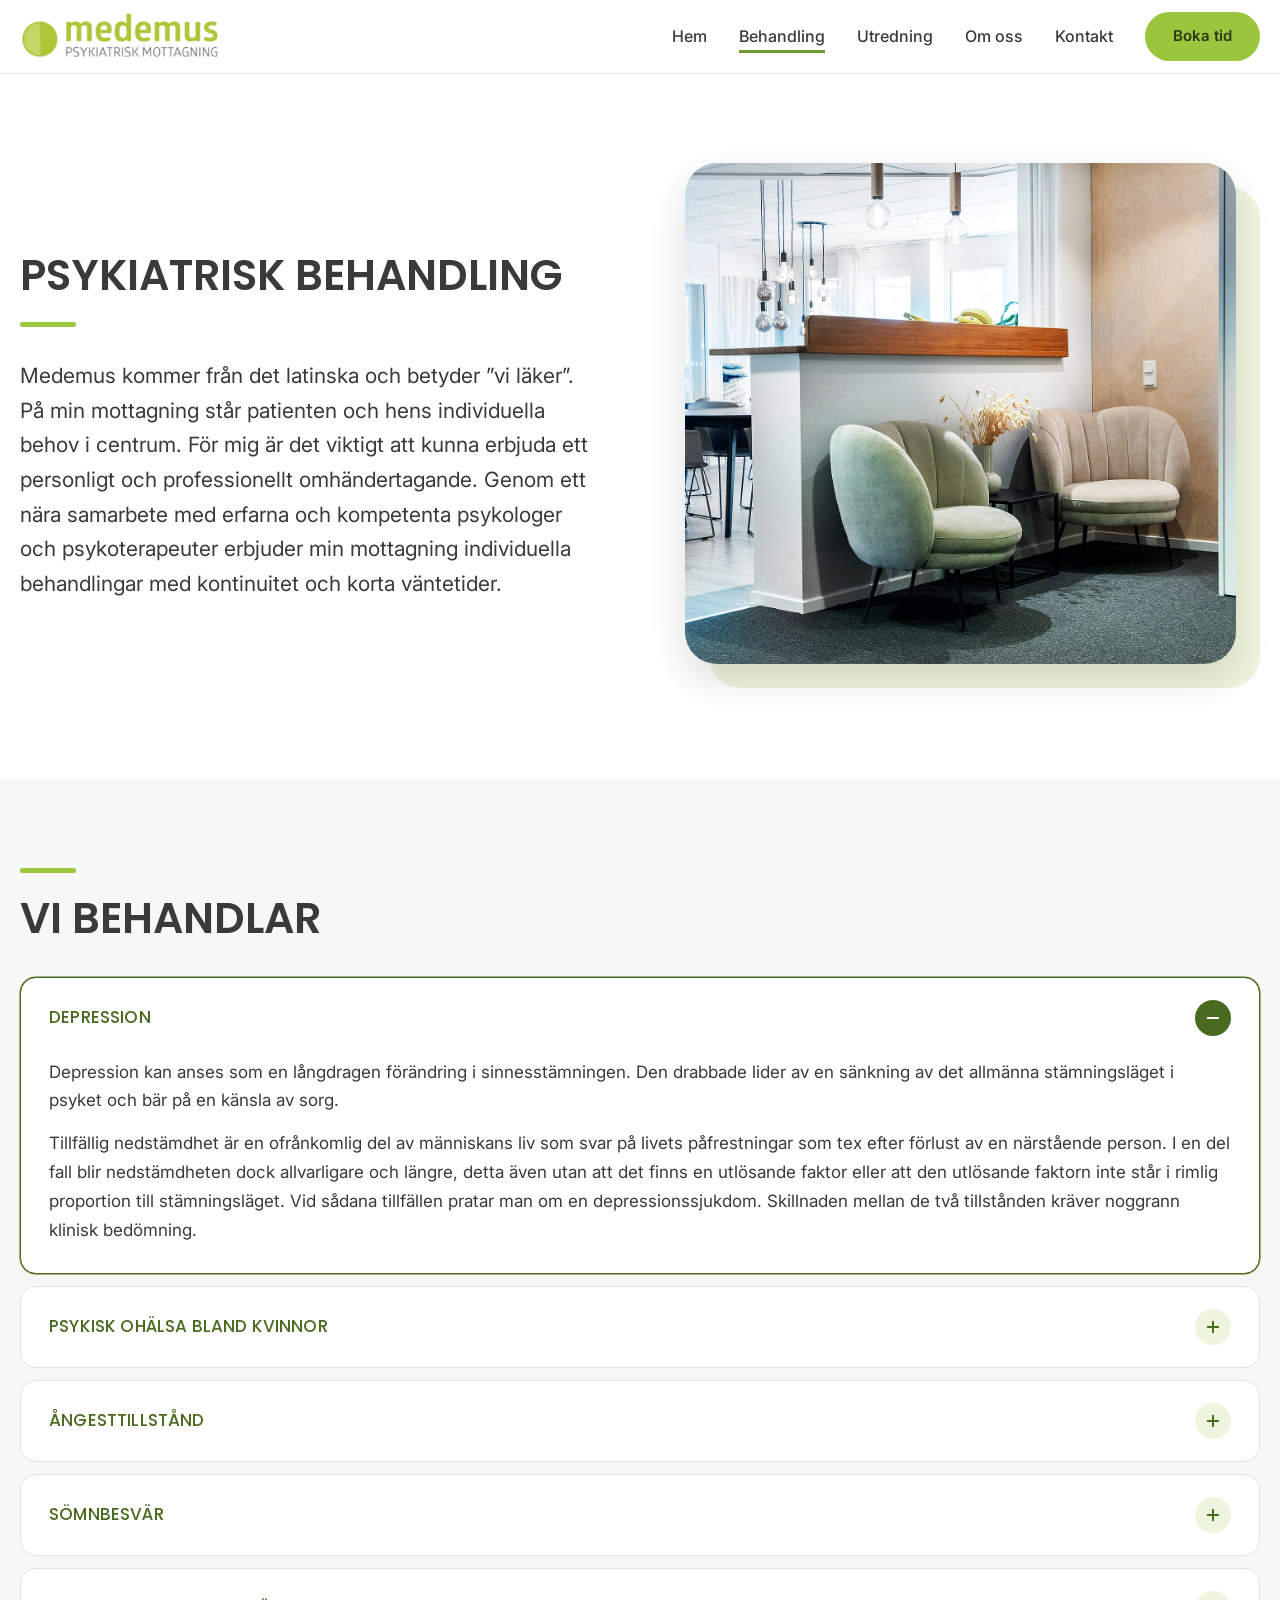
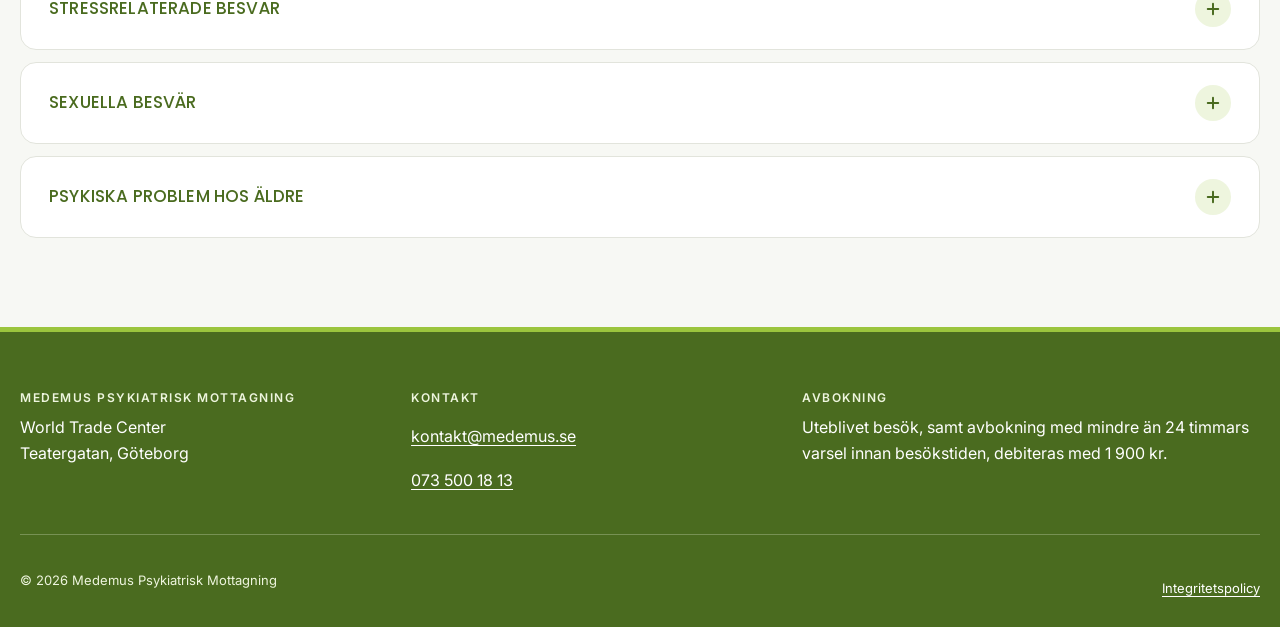
==== commit 165bf734: "Kontakt: grön linje under rubriken; navigering och sidfot i linje med innehållet Co-Authored-By: Cla" ====
--- a/pages/behandling.html
+++ b/pages/behandling.html
@@ -15,7 +15,7 @@
   <link rel="stylesheet" href="../css/base.css">
   <link rel="stylesheet" href="../css/components.css">
   <link rel="stylesheet" href="../css/site.css?v=1">
-  <link rel="stylesheet" href="../css/variant.css?v=2">
+  <link rel="stylesheet" href="../css/variant.css?v=4">
 </head>
 <body>
 
--- a/css/variant.css
+++ b/css/variant.css
@@ -112,8 +112,9 @@
 @media (max-width: 860px) {
   .pg-row { grid-template-columns: 1fr; }
   .pg-hero { padding-block: 16px 32px; }
-  .hero-frame { border-radius: 20px; aspect-ratio: 358 / 300; }
-  .hero-frame__cta { min-width: 0; top: 60%; padding-inline: 1.75rem; }
+  .hero-frame { border-radius: 20px; aspect-ratio: 1310 / 693; }
+  .hero-frame img { object-position: center; }
+  .hero-frame__cta { min-width: 0; top: 52%; min-height: 44px; padding: 0.625rem 1.25rem; font-size: 0.9375rem; box-shadow: 0 4px 14px rgba(0, 0, 0, 0.25); }
   .photo-frame { padding: 0 16px 16px 0; }
   .photo-frame::before { inset: 16px 0 0 16px; border-radius: 20px; }
   .photo-frame img { border-radius: 20px; }
@@ -131,3 +132,6 @@
   .contact-card__row .copy-field__label { display: none; }
   .contact-card .copy-field__btn { padding: 10px 12px; }
 }
+
+/* Navigering och sidfot ligger i linje med sidans innehåll (samma sidmarginaler) */
+.v2-header .container, .v2-footer .container { width: min(100% - 2rem, 1240px); }
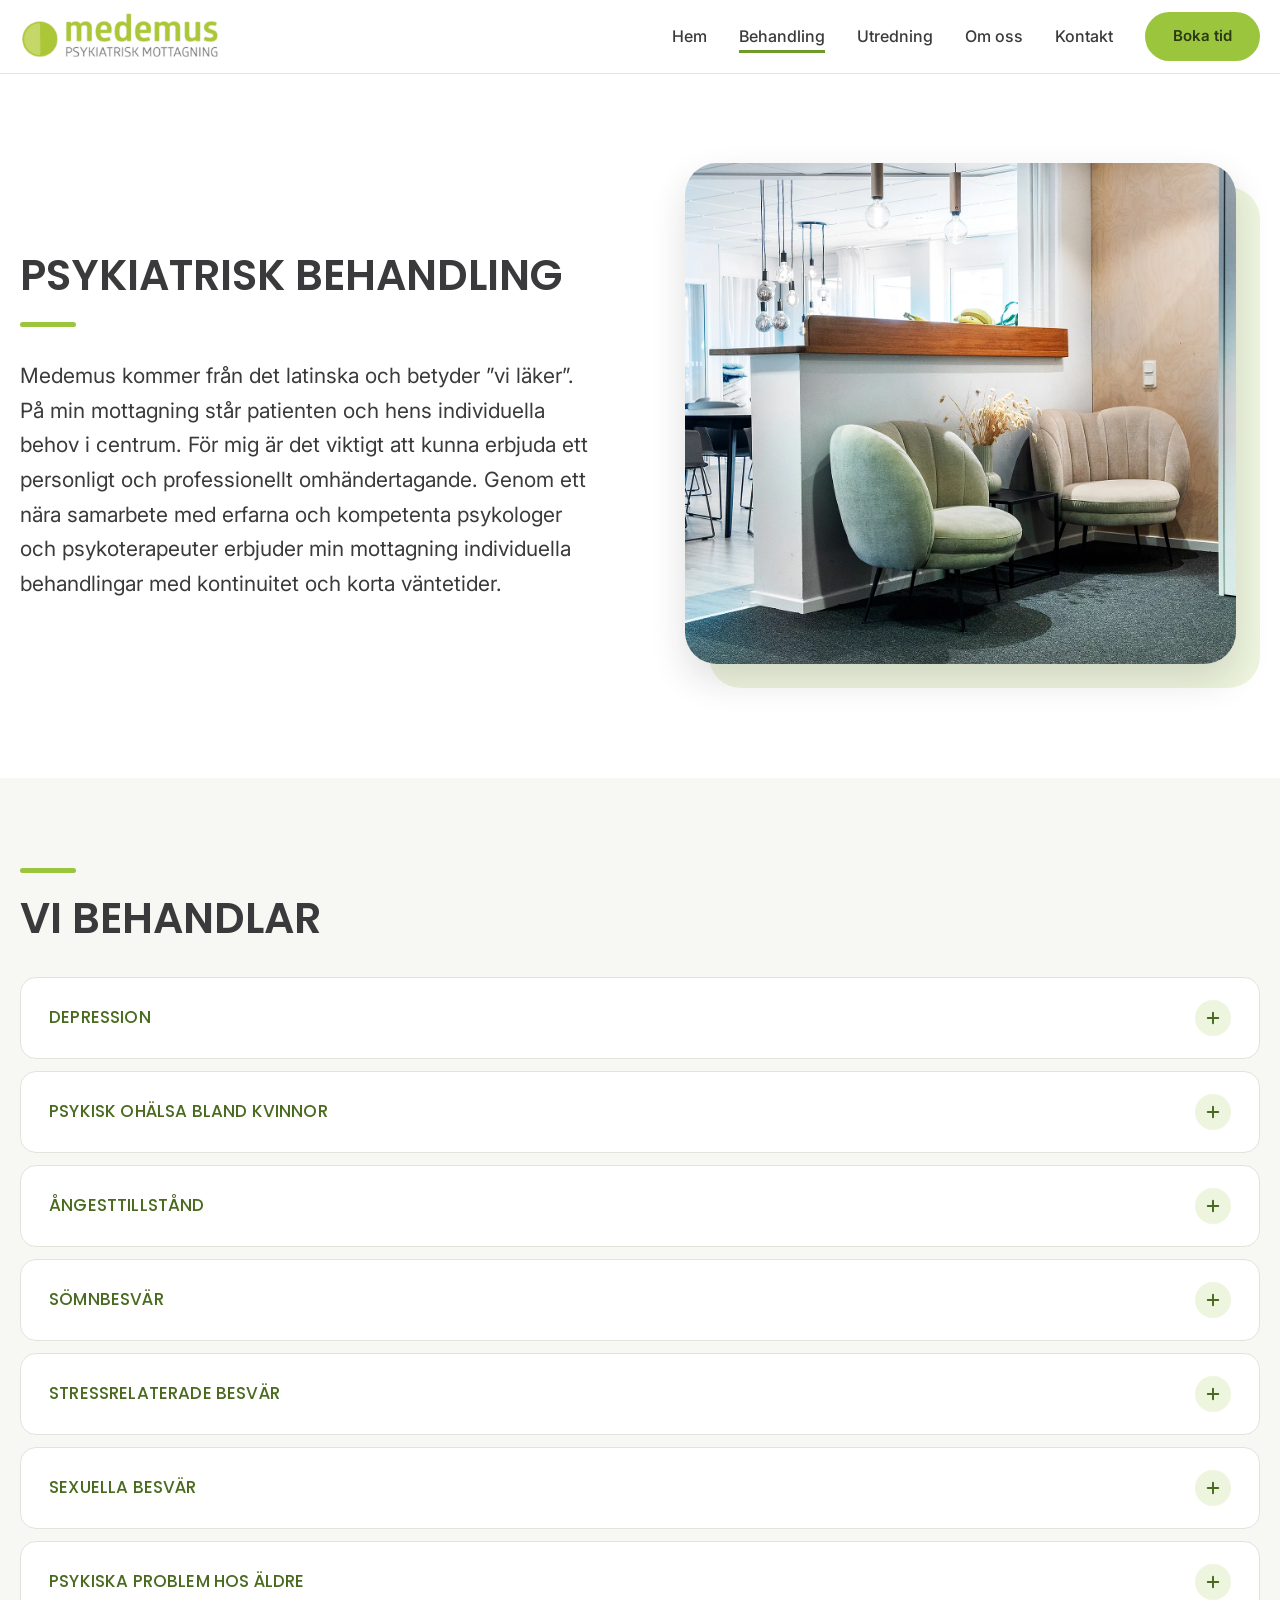
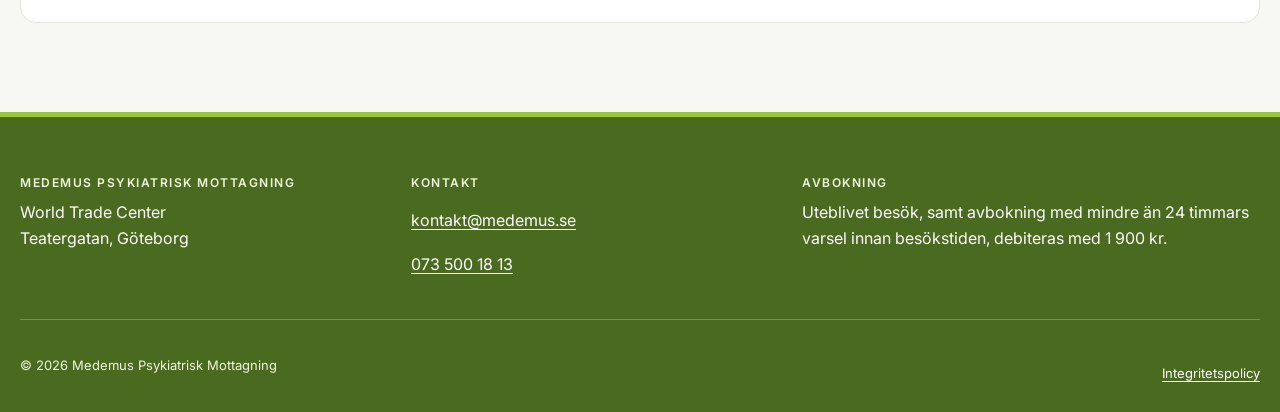
==== commit 5771ea2b: "Behandling: alla dragspel stängda från början Co-Authored-By: Claude Sonnet 5.5 <noreply@anthropic.c" ====
--- a/pages/behandling.html
+++ b/pages/behandling.html
@@ -15,7 +15,7 @@
   <link rel="stylesheet" href="../css/base.css">
   <link rel="stylesheet" href="../css/components.css">
   <link rel="stylesheet" href="../css/site.css?v=1">
-  <link rel="stylesheet" href="../css/variant.css?v=4">
+  <link rel="stylesheet" href="../css/variant.css?v=6">
 </head>
 <body>
 
@@ -55,7 +55,7 @@
       <div class="pg-wrap">
         <h2 class="pg-title pg-title--above" id="besvar-rubrik">Vi behandlar</h2>
         <div class="acc-stack">
-          <details class="acc" open><summary>Depression</summary><div class="acc__body"><p>Depression kan anses som en långdragen förändring i sinnesstämningen. Den drabbade lider av en sänkning av det allmänna stämningsläget i psyket och bär på en känsla av sorg.</p><p>Tillfällig nedstämdhet är en ofrånkomlig del av människans liv som svar på livets påfrestningar som tex efter förlust av en närstående person. I en del fall blir nedstämdheten dock allvarligare och längre, detta även utan att det finns en utlösande faktor eller att den utlösande faktorn inte står i rimlig proportion till stämningsläget. Vid sådana tillfällen pratar man om en depressionssjukdom. Skillnaden mellan de två tillstånden kräver noggrann klinisk bedömning.</p></div></details>
+          <details class="acc"><summary>Depression</summary><div class="acc__body"><p>Depression kan anses som en långdragen förändring i sinnesstämningen. Den drabbade lider av en sänkning av det allmänna stämningsläget i psyket och bär på en känsla av sorg.</p><p>Tillfällig nedstämdhet är en ofrånkomlig del av människans liv som svar på livets påfrestningar som tex efter förlust av en närstående person. I en del fall blir nedstämdheten dock allvarligare och längre, detta även utan att det finns en utlösande faktor eller att den utlösande faktorn inte står i rimlig proportion till stämningsläget. Vid sådana tillfällen pratar man om en depressionssjukdom. Skillnaden mellan de två tillstånden kräver noggrann klinisk bedömning.</p></div></details>
           <details class="acc"><summary>Psykisk ohälsa bland kvinnor</summary><div class="acc__body"><p>Allt fler kvinnor drabbas av psykisk ohälsa. De vanligaste besvären är depression, ångest, sömnbesvär och utmattningssymtom.</p></div></details>
           <details class="acc"><summary>Ångesttillstånd</summary><div class="acc__body"><p>Ångest är ett sinnestillstånd som karakteriseras av stark rädsla, nervositet eller oro, vare sig det är situationsbetingat eller inte, men som inte beror på ett faktiskt hot eller en överhängande fara.</p></div></details>
           <details class="acc"><summary>Sömnbesvär</summary><div class="acc__body"><p>Sömnstörningar är problem som är relaterade till sömnen, till exempel sömnlöshet, sömnapné, mardrömmar, mm. Sömnstörningar är ett symtom som kan ha organiska eller psykiska orsaker och skall utvärderas.</p></div></details>
--- a/css/variant.css
+++ b/css/variant.css
@@ -135,3 +135,8 @@
 
 /* Navigering och sidfot ligger i linje med sidans innehåll (samma sidmarginaler) */
 .v2-header .container, .v2-footer .container { width: min(100% - 2rem, 1240px); }
+
+/* Boka tid: kontaktkortet och priserna följer med när man scrollar förbi det långa formuläret (endast dator) */
+@media (min-width: 861px) and (min-height: 640px) {
+  .boka-side { position: sticky; top: 96px; }
+}
